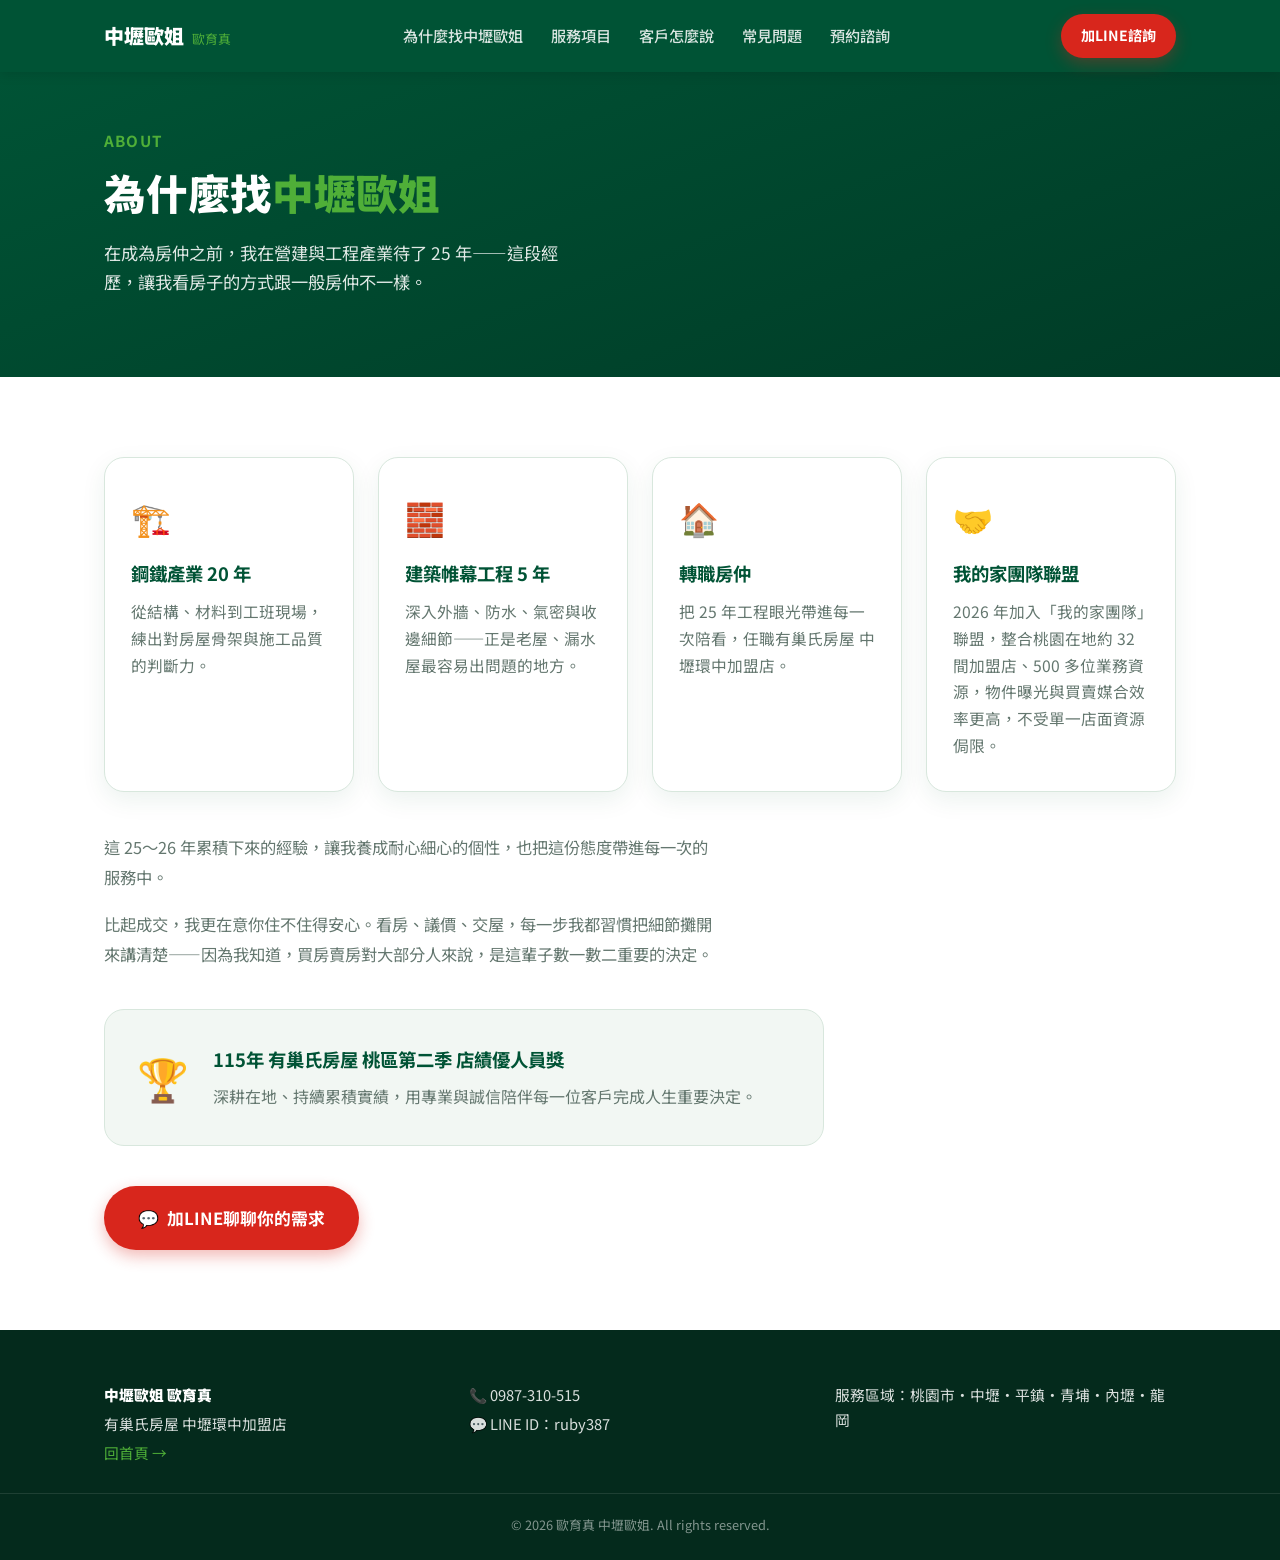
==== about.html @ dbd77b2e "V1改版：修正SEO關鍵bug、加手機導覽、首頁重新設計、新增為什麼找中壢歐姐頁 - 修正canonical/OG/schema網址（原本指向不存在的假網域） - 圖片壓縮優化（1045x1567原圖" ====
<!DOCTYPE html>
<html lang="zh-Hant-TW">
<head>
<meta charset="UTF-8">
<meta name="viewport" content="width=device-width, initial-scale=1.0">
<title>為什麼找中壢歐姐｜25年工程背景的陪伴型房仲｜歐育真</title>
<meta name="description" content="中壢歐姐歐育真，進入房仲業前有25年鋼鐵產業與建築帷幕工程經驗。看屋更懂結構安全、漏水、白蟻風險，陪你把安心做到成交之後。">
<meta name="author" content="歐育真">
<link rel="canonical" href="https://sataco0515.github.io/ouyuzhen-realty/about.html">

<meta property="og:type" content="article">
<meta property="og:locale" content="zh_TW">
<meta property="og:site_name" content="中壢歐姐 歐育真">
<meta property="og:title" content="為什麼找中壢歐姐｜25年工程背景的陪伴型房仲">
<meta property="og:description" content="進入房仲業前有25年鋼鐵產業與建築帷幕工程經驗。看屋更懂結構安全、漏水、白蟻風險。">
<meta property="og:image" content="https://sataco0515.github.io/ouyuzhen-realty/assets/img/profile-photo-web.jpg">
<meta property="og:url" content="https://sataco0515.github.io/ouyuzhen-realty/about.html">

<meta name="twitter:card" content="summary_large_image">
<meta name="twitter:title" content="為什麼找中壢歐姐｜25年工程背景的陪伴型房仲">
<meta name="twitter:image" content="https://sataco0515.github.io/ouyuzhen-realty/assets/img/profile-photo-web.jpg">

<link rel="icon" href="assets/img/favicon.svg" type="image/svg+xml">
<link rel="preconnect" href="https://fonts.googleapis.com">
<link rel="preconnect" href="https://fonts.gstatic.com" crossorigin>
<link href="https://fonts.googleapis.com/css2?family=Noto+Sans+TC:wght@400;500;700;900&display=swap" rel="stylesheet">
<link rel="stylesheet" href="assets/css/style.css">
</head>
<body>

<a href="#main" class="skip-link">跳到主要內容</a>

<header class="site-header">
  <div class="container header-inner">
    <a href="index.html#top" class="brand">中壢歐姐<span class="brand-sub">歐育真</span></a>
    <nav class="site-nav" id="site-nav" aria-label="主要導覽">
      <a href="about.html">為什麼找中壢歐姐</a>
      <a href="index.html#services">服務項目</a>
      <a href="index.html#testimonials">客戶怎麼說</a>
      <a href="index.html#faq">常見問題</a>
      <a href="index.html#booking">預約諮詢</a>
    </nav>
    <div class="header-actions">
      <a class="btn btn-accent btn-sm header-cta" href="https://line.me/ti/p/~ruby387" target="_blank" rel="noopener">加LINE諮詢</a>
      <button class="nav-toggle" id="nav-toggle" aria-label="開啟選單" aria-expanded="false" aria-controls="site-nav">
        <span></span><span></span><span></span>
      </button>
    </div>
  </div>
</header>

<main id="main">

  <!-- Page hero -->
  <section class="hero" style="padding: 56px 0 48px;">
    <div class="container">
      <p class="eyebrow">ABOUT</p>
      <h1 style="font-size: clamp(1.8rem, 4vw, 2.6rem);">為什麼找<span class="accent-text">中壢歐姐</span></h1>
      <p class="hero-lede">在成為房仲之前，我在營建與工程產業待了 25 年——這段經歷，讓我看房子的方式跟一般房仲不一樣。</p>
    </div>
  </section>

  <!-- 完整背景故事 -->
  <section class="section" id="story">
    <div class="container">
      <div class="service-grid about-grid">
        <article class="service-card">
          <div class="service-icon">🏗️</div>
          <h3>鋼鐵產業 20 年</h3>
          <p>從結構、材料到工班現場，練出對房屋骨架與施工品質的判斷力。</p>
        </article>
        <article class="service-card">
          <div class="service-icon">🧱</div>
          <h3>建築帷幕工程 5 年</h3>
          <p>深入外牆、防水、氣密與收邊細節——正是老屋、漏水屋最容易出問題的地方。</p>
        </article>
        <article class="service-card">
          <div class="service-icon">🏠</div>
          <h3>轉職房仲</h3>
          <p>把 25 年工程眼光帶進每一次陪看，任職有巢氏房屋 中壢環中加盟店。</p>
        </article>
        <article class="service-card">
          <div class="service-icon">🤝</div>
          <h3>我的家團隊聯盟</h3>
          <p>2026 年加入「我的家團隊」聯盟，整合桃園在地約 32 間加盟店、500 多位業務資源，物件曝光與買賣媒合效率更高，不受單一店面資源侷限。</p>
        </article>
      </div>

      <div class="about-story">
        <p>這 25～26 年累積下來的經驗，讓我養成耐心細心的個性，也把這份態度帶進每一次的服務中。</p>
        <p>比起成交，我更在意你住不住得安心。看房、議價、交屋，每一步我都習慣把細節攤開來講清楚——因為我知道，買房賣房對大部分人來說，是這輩子數一數二重要的決定。</p>
      </div>

      <div class="award-card" style="margin-top: 40px; background: var(--uch-bg-soft); border-color: var(--uch-border);">
        <div class="award-badge" aria-hidden="true">🏆</div>
        <div>
          <p class="award-title" style="color: var(--uch-primary);">115年 有巢氏房屋 桃區第二季 店績優人員獎</p>
          <p class="award-desc" style="color: var(--uch-text-muted);">深耕在地、持續累積實績，用專業與誠信陪伴每一位客戶完成人生重要決定。</p>
        </div>
      </div>

      <div style="margin-top: 40px;">
        <a class="btn btn-accent btn-lg" href="https://line.me/ti/p/~ruby387" target="_blank" rel="noopener">
          <span aria-hidden="true">💬</span> 加LINE聊聊你的需求
        </a>
      </div>
    </div>
  </section>

</main>

<footer class="site-footer">
  <div class="container footer-inner">
    <div>
      <p class="footer-brand">中壢歐姐 歐育真</p>
      <p>有巢氏房屋 中壢環中加盟店</p>
      <p><a href="index.html#top">回首頁 →</a></p>
    </div>
    <div>
      <p>📞 0987-310-515</p>
      <p>💬 LINE ID：ruby387</p>
    </div>
    <div>
      <p>服務區域：桃園市・中壢・平鎮・青埔・內壢・龍岡</p>
    </div>
  </div>
  <p class="footer-copy">&copy; 2026 歐育真 中壢歐姐. All rights reserved.</p>
</footer>

<script src="assets/js/main.js"></script>
</body>
</html>
---- assets/css/style.css ----
:root {
  --uch-primary: #005335;
  --uch-secondary: #4FAF38;
  --uch-accent: #D8261C;
  --uch-white: #FFFFFF;

  --uch-bg-soft: #F2F7F3;
  --uch-border: #D8E7DD;
  --uch-text: #173D30;
  --uch-text-muted: #64776F;

  --radius-lg: 20px;
  --radius-md: 14px;
  --radius-sm: 10px;
  --shadow-card: 0 8px 24px rgba(0, 83, 53, 0.08);
  --header-h: 72px;
}

* { box-sizing: border-box; }

html { scroll-behavior: smooth; scroll-padding-top: var(--header-h); }

body {
  margin: 0;
  font-family: "Noto Sans TC", "Microsoft JhengHei UI", sans-serif;
  color: var(--uch-text);
  background: var(--uch-white);
  line-height: 1.7;
  -webkit-font-smoothing: antialiased;
}

img { max-width: 100%; display: block; }

.container {
  width: 100%;
  max-width: 1120px;
  margin: 0 auto;
  padding: 0 24px;
}

.skip-link {
  position: absolute;
  left: -9999px;
  top: 0;
  background: var(--uch-white);
  color: var(--uch-primary);
  padding: 12px 20px;
  border-radius: var(--radius-sm);
  z-index: 200;
}
.skip-link:focus { left: 16px; top: 16px; }

/* Header */
.site-header {
  position: sticky;
  top: 0;
  z-index: 100;
  height: var(--header-h);
  background: var(--uch-primary);
  display: flex;
  align-items: center;
  box-shadow: 0 2px 12px rgba(0,0,0,0.12);
}
.header-inner {
  display: flex;
  align-items: center;
  justify-content: space-between;
  gap: 16px;
}
.brand {
  color: var(--uch-white);
  font-weight: 900;
  font-size: 1.25rem;
  text-decoration: none;
  display: flex;
  align-items: baseline;
  gap: 8px;
  white-space: nowrap;
}
.brand-sub {
  font-size: 0.8rem;
  font-weight: 400;
  color: var(--uch-secondary);
}
.site-nav {
  display: flex;
  gap: 28px;
  flex: 1;
  justify-content: center;
}
.site-nav a {
  color: rgba(255,255,255,0.85);
  text-decoration: none;
  font-size: 0.95rem;
  font-weight: 500;
  transition: color .2s;
}
.site-nav a:hover { color: var(--uch-secondary); }

.header-actions {
  display: flex;
  align-items: center;
  gap: 12px;
  flex-shrink: 0;
}
.nav-toggle {
  display: none;
  flex-direction: column;
  justify-content: center;
  gap: 5px;
  width: 36px;
  height: 36px;
  padding: 0;
  background: transparent;
  border: none;
  cursor: pointer;
}
.nav-toggle span {
  display: block;
  width: 100%;
  height: 2px;
  background: var(--uch-white);
  border-radius: 2px;
  transition: transform .2s ease, opacity .2s ease;
}
.nav-toggle[aria-expanded="true"] span:nth-child(1) { transform: translateY(7px) rotate(45deg); }
.nav-toggle[aria-expanded="true"] span:nth-child(2) { opacity: 0; }
.nav-toggle[aria-expanded="true"] span:nth-child(3) { transform: translateY(-7px) rotate(-45deg); }

/* Buttons */
.btn {
  display: inline-flex;
  align-items: center;
  justify-content: center;
  gap: 8px;
  padding: 12px 24px;
  border-radius: 999px;
  font-weight: 700;
  font-size: 0.98rem;
  text-decoration: none;
  border: 2px solid transparent;
  cursor: pointer;
  transition: transform .15s ease, box-shadow .15s ease, opacity .15s ease;
  white-space: nowrap;
}
.btn:hover { transform: translateY(-2px); }
.btn-sm { padding: 8px 18px; font-size: 0.88rem; }
.btn-lg { padding: 16px 32px; font-size: 1.05rem; }
.btn-full { width: 100%; }

.btn-accent {
  background: var(--uch-accent);
  color: var(--uch-white);
  box-shadow: 0 6px 16px rgba(216,38,28,0.32);
}
.btn-accent:hover { box-shadow: 0 10px 22px rgba(216,38,28,0.4); }

.btn-outline {
  background: transparent;
  color: var(--uch-primary);
  border-color: var(--uch-primary);
}
.btn-outline:hover { background: var(--uch-bg-soft); }

.btn-outline-invert {
  background: transparent;
  color: var(--uch-white);
  border-color: rgba(255,255,255,0.6);
}
.btn-outline-invert:hover { background: rgba(255,255,255,0.12); }

.header-cta { flex-shrink: 0; }

/* Hero */
.hero {
  background: linear-gradient(160deg, var(--uch-primary) 0%, #003b26 100%);
  color: var(--uch-white);
  padding: 72px 0 64px;
}
.hero-inner {
  display: grid;
  grid-template-columns: 1.15fr 0.85fr;
  gap: 48px;
  align-items: center;
}
.eyebrow {
  color: var(--uch-secondary);
  font-weight: 700;
  letter-spacing: 0.08em;
  margin: 0 0 12px;
  font-size: 0.95rem;
}
.hero h1 {
  font-size: clamp(2.2rem, 4.5vw, 3.4rem);
  line-height: 1.25;
  margin: 0 0 20px;
  font-weight: 900;
}
.accent-text { color: var(--uch-secondary); }
.hero-lede {
  font-size: 1.08rem;
  color: rgba(255,255,255,0.88);
  max-width: 46ch;
  margin: 0 0 32px;
}
.hero-cta {
  display: flex;
  gap: 16px;
  flex-wrap: wrap;
  margin-bottom: 32px;
}
.hero-tags {
  list-style: none;
  display: flex;
  flex-wrap: wrap;
  gap: 10px;
  padding: 0;
  margin: 0;
}
.hero-tags li {
  background: rgba(255,255,255,0.1);
  border: 1px solid rgba(255,255,255,0.22);
  padding: 6px 16px;
  border-radius: 999px;
  font-size: 0.88rem;
}
.hero-photo {
  justify-self: center;
}
.hero-photo img {
  width: 100%;
  max-width: 380px;
  aspect-ratio: 1 / 1;
  object-fit: cover;
  object-position: top center;
  border-radius: 50%;
  border: 6px solid rgba(255,255,255,0.18);
  box-shadow: 0 20px 50px rgba(0,0,0,0.35);
}

/* Sections */
.section { padding: 80px 0; }
.section-eyebrow {
  color: var(--uch-secondary);
  font-weight: 700;
  letter-spacing: 0.08em;
  font-size: 0.9rem;
  margin: 0 0 10px;
}
.section-eyebrow-invert { color: var(--uch-secondary); }
.section h2 {
  font-size: clamp(1.6rem, 3vw, 2.2rem);
  margin: 0 0 16px;
  color: var(--uch-primary);
}
.section h2.invert { color: var(--uch-white); }
.section-lede {
  color: var(--uch-text-muted);
  max-width: 60ch;
  margin: 0 0 40px;
  font-size: 1.02rem;
}

/* Service area */
.area-grid {
  display: grid;
  grid-template-columns: repeat(auto-fit, minmax(140px, 1fr));
  gap: 16px;
}
.area-card {
  background: var(--uch-bg-soft);
  border: 1px solid var(--uch-border);
  border-radius: var(--radius-md);
  padding: 22px 16px;
  text-align: center;
  font-weight: 700;
  color: var(--uch-primary);
  display: flex;
  flex-direction: column;
  align-items: center;
  gap: 8px;
  transition: transform .15s ease, box-shadow .15s ease;
}
.area-card:hover { transform: translateY(-4px); box-shadow: var(--shadow-card); }
.area-icon { font-size: 1.4rem; }

/* Achievements */
.section-dark {
  background: var(--uch-primary);
  color: var(--uch-white);
}
.award-card {
  background: rgba(255,255,255,0.06);
  border: 1px solid rgba(255,255,255,0.16);
  border-radius: var(--radius-lg);
  padding: 32px;
  display: flex;
  align-items: center;
  gap: 24px;
  max-width: 720px;
}
.award-badge {
  font-size: 2.6rem;
  flex-shrink: 0;
}
.award-title {
  font-size: 1.15rem;
  font-weight: 700;
  margin: 0 0 8px;
  color: var(--uch-secondary);
}
.award-desc {
  margin: 0;
  color: rgba(255,255,255,0.82);
}

/* Services */
.service-grid {
  display: grid;
  grid-template-columns: repeat(auto-fit, minmax(240px, 1fr));
  gap: 24px;
}
.service-card {
  background: var(--uch-white);
  border: 1px solid var(--uch-border);
  border-radius: var(--radius-lg);
  padding: 32px 26px;
  box-shadow: var(--shadow-card);
  transition: transform .15s ease;
}
.service-card:hover { transform: translateY(-4px); }
.service-icon {
  font-size: 2rem;
  margin-bottom: 14px;
}
.service-card h3 {
  color: var(--uch-primary);
  margin: 0 0 10px;
  font-size: 1.15rem;
}
.service-card p {
  color: var(--uch-text-muted);
  margin: 0;
  font-size: 0.98rem;
}

/* About */
.about-grid { margin-bottom: 40px; }
.about-story p {
  color: var(--uch-text-muted);
  max-width: 68ch;
  margin: 0 0 16px;
  font-size: 1.02rem;
  line-height: 1.85;
}
.about-story p:last-child { margin-bottom: 0; }

/* Booking */
.section-booking { background: var(--uch-bg-soft); }
.booking-grid {
  display: grid;
  grid-template-columns: 0.9fr 1.1fr;
  gap: 40px;
  align-items: start;
}
.booking-direct {
  display: flex;
  flex-direction: column;
  gap: 16px;
}
.qr-card {
  background: var(--uch-white);
  border: 1px solid var(--uch-border);
  border-radius: var(--radius-lg);
  box-shadow: var(--shadow-card);
  padding: 20px;
  text-align: center;
  display: flex;
  flex-direction: column;
  align-items: center;
  gap: 10px;
  margin-top: 8px;
}
.qr-card img {
  width: 160px;
  height: 160px;
  border-radius: var(--radius-sm);
}
.qr-card p {
  margin: 0;
  color: var(--uch-primary);
  font-weight: 700;
  font-size: 0.92rem;
}
.booking-form {
  background: var(--uch-white);
  border: 1px solid var(--uch-border);
  border-radius: var(--radius-lg);
  padding: 28px;
  box-shadow: var(--shadow-card);
  display: flex;
  flex-direction: column;
  gap: 16px;
}
.form-row {
  display: flex;
  flex-direction: column;
  gap: 6px;
}
.form-row label {
  font-weight: 700;
  font-size: 0.92rem;
  color: var(--uch-primary);
}
.form-row input,
.form-row select,
.form-row textarea {
  border: 1px solid var(--uch-border);
  border-radius: var(--radius-sm);
  padding: 12px 14px;
  font-family: inherit;
  font-size: 0.96rem;
  color: var(--uch-text);
  background: var(--uch-bg-soft);
  resize: vertical;
}
.form-row input:focus,
.form-row select:focus,
.form-row textarea:focus {
  outline: 2px solid var(--uch-secondary);
  outline-offset: 1px;
}
.form-hint {
  margin: 0;
  color: var(--uch-secondary);
  font-weight: 700;
  font-size: 0.92rem;
}

/* Footer */
.site-footer {
  background: #042a1c;
  color: rgba(255,255,255,0.85);
  padding: 48px 0 24px;
}
.footer-inner {
  display: grid;
  grid-template-columns: repeat(auto-fit, minmax(200px, 1fr));
  gap: 24px;
  margin-bottom: 24px;
}
.footer-brand {
  color: var(--uch-white);
  font-weight: 900;
  font-size: 1.2rem;
  margin: 0 0 6px;
}
.footer-inner p { margin: 4px 0; font-size: 0.92rem; }
.footer-inner a { color: var(--uch-secondary); text-decoration: none; }
.footer-inner a:hover { text-decoration: underline; }
.footer-copy {
  text-align: center;
  font-size: 0.8rem;
  color: rgba(255,255,255,0.5);
  margin: 0;
  padding-top: 20px;
  border-top: 1px solid rgba(255,255,255,0.1);
}

/* Tagline strip */
.tagline-strip {
  background: var(--uch-secondary);
  color: var(--uch-primary);
  text-align: center;
  padding: 14px 24px;
  font-weight: 700;
  font-size: 1.05rem;
}
.accent-text-light { color: var(--uch-white); }

/* Audience cards */
.audience-grid {
  display: grid;
  grid-template-columns: repeat(auto-fit, minmax(260px, 1fr));
  gap: 24px;
}
.audience-card {
  background: var(--uch-white);
  border: 1px solid var(--uch-border);
  border-radius: var(--radius-lg);
  padding: 32px 26px;
  box-shadow: var(--shadow-card);
  display: flex;
  flex-direction: column;
}
.audience-icon { font-size: 2rem; margin-bottom: 14px; }
.audience-card h3 {
  color: var(--uch-primary);
  margin: 0 0 10px;
  font-size: 1.15rem;
}
.audience-card p {
  color: var(--uch-text-muted);
  margin: 0 0 18px;
  font-size: 0.98rem;
  flex-grow: 1;
}
.audience-link {
  color: var(--uch-accent);
  font-weight: 700;
  text-decoration: none;
  font-size: 0.95rem;
}
.audience-link:hover { text-decoration: underline; }

/* Trust (condensed) */
.trust-grid {
  display: grid;
  grid-template-columns: repeat(auto-fit, minmax(220px, 1fr));
  gap: 24px;
  margin-bottom: 28px;
}
.trust-item {
  background: rgba(255,255,255,0.06);
  border: 1px solid rgba(255,255,255,0.16);
  border-radius: var(--radius-md);
  padding: 24px 20px;
  text-align: center;
}
.trust-icon { font-size: 1.8rem; margin-bottom: 12px; }
.trust-item p { margin: 0; color: rgba(255,255,255,0.88); font-size: 0.96rem; }
.link-more {
  color: var(--uch-secondary);
  font-weight: 700;
  text-decoration: none;
}
.link-more:hover { text-decoration: underline; }

/* Testimonials */
.section-testimonials { background: var(--uch-bg-soft); }
.testimonial-card {
  background: var(--uch-white);
  border: 1px solid var(--uch-border);
  border-left: 4px solid var(--uch-secondary);
  border-radius: var(--radius-lg);
  padding: 32px;
  box-shadow: var(--shadow-card);
  max-width: 720px;
}
.testimonial-quote {
  font-size: 1.08rem;
  color: var(--uch-text);
  margin: 0 0 14px;
  line-height: 1.9;
}
.testimonial-attr {
  margin: 0;
  color: var(--uch-text-muted);
  font-size: 0.9rem;
  font-weight: 700;
}

/* FAQ */
.faq-list {
  display: flex;
  flex-direction: column;
  gap: 12px;
  max-width: 780px;
}
.faq-item {
  background: var(--uch-bg-soft);
  border: 1px solid var(--uch-border);
  border-radius: var(--radius-md);
  padding: 18px 22px;
}
.faq-item summary {
  cursor: pointer;
  font-weight: 700;
  color: var(--uch-primary);
  list-style: none;
  position: relative;
  padding-right: 28px;
}
.faq-item summary::-webkit-details-marker { display: none; }
.faq-item summary::after {
  content: "+";
  position: absolute;
  right: 0;
  top: 0;
  font-size: 1.2rem;
  color: var(--uch-accent);
}
.faq-item[open] summary::after { content: "−"; }
.faq-item p {
  margin: 14px 0 0;
  color: var(--uch-text-muted);
}

/* Responsive */
@media (max-width: 860px) {
  .nav-toggle { display: flex; }
  .site-nav {
    display: none;
    position: absolute;
    top: var(--header-h);
    left: 0;
    right: 0;
    background: var(--uch-primary);
    flex-direction: column;
    gap: 0;
    padding: 8px 0 16px;
    box-shadow: 0 12px 20px rgba(0,0,0,0.18);
  }
  .site-nav.is-open { display: flex; }
  .site-nav a {
    padding: 14px 24px;
    border-top: 1px solid rgba(255,255,255,0.1);
  }
  .hero-inner { grid-template-columns: 1fr; text-align: center; }
  .hero-lede { margin-left: auto; margin-right: auto; }
  .hero-cta, .hero-tags { justify-content: center; }
  .hero-photo { order: -1; }
  .hero-photo img { max-width: 260px; }
  .booking-grid { grid-template-columns: 1fr; }
  .award-card { flex-direction: column; text-align: center; }
}

@media (max-width: 480px) {
  .section { padding: 56px 0; }
  .btn-lg { width: 100%; }
}
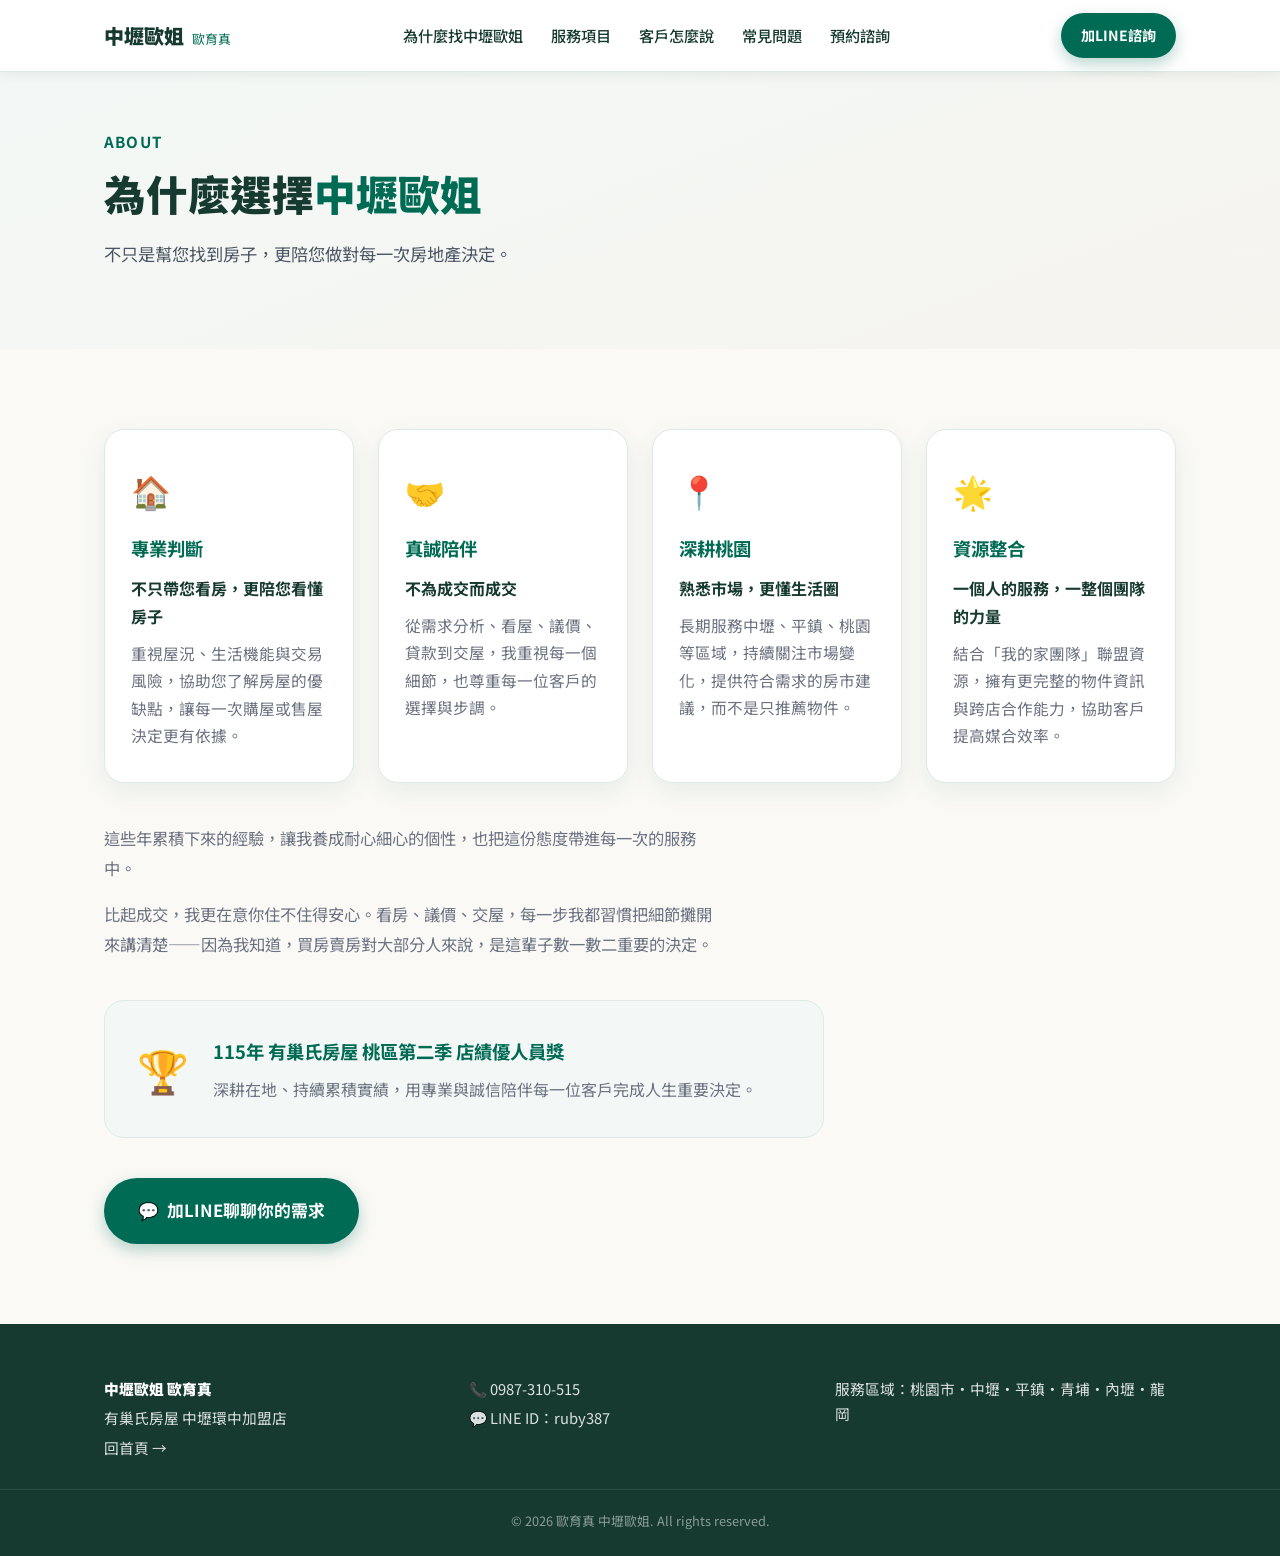
==== commit 2fee5e9e: "局部優化：重新定位個人經歷區塊＋全站配色改為暖色調 一、為什麼找中壢歐姐（about.html）4張卡片重寫： - 標題改為「為什麼選擇中壢歐姐」，副標「不只是幫您找到房子，更陪您做對每一次房地產決定" ====
--- a/about.html
+++ b/about.html
@@ -55,8 +55,8 @@
   <section class="hero" style="padding: 56px 0 48px;">
     <div class="container">
       <p class="eyebrow">ABOUT</p>
-      <h1 style="font-size: clamp(1.8rem, 4vw, 2.6rem);">為什麼找<span class="accent-text">中壢歐姐</span></h1>
-      <p class="hero-lede">在成為房仲之前，我在營建與工程產業待了 25 年——這段經歷，讓我看房子的方式跟一般房仲不一樣。</p>
+      <h1 style="font-size: clamp(1.8rem, 4vw, 2.6rem);">為什麼選擇<span class="accent-text">中壢歐姐</span></h1>
+      <p class="hero-lede">不只是幫您找到房子，更陪您做對每一次房地產決定。</p>
     </div>
   </section>
 
@@ -65,29 +65,33 @@
     <div class="container">
       <div class="service-grid about-grid">
         <article class="service-card">
-          <div class="service-icon">🏗️</div>
-          <h3>鋼鐵產業 20 年</h3>
-          <p>從結構、材料到工班現場，練出對房屋骨架與施工品質的判斷力。</p>
-        </article>
-        <article class="service-card">
-          <div class="service-icon">🧱</div>
-          <h3>建築帷幕工程 5 年</h3>
-          <p>深入外牆、防水、氣密與收邊細節——正是老屋、漏水屋最容易出問題的地方。</p>
-        </article>
-        <article class="service-card">
           <div class="service-icon">🏠</div>
-          <h3>轉職房仲</h3>
-          <p>把 25 年工程眼光帶進每一次陪看，任職有巢氏房屋 中壢環中加盟店。</p>
+          <h3>專業判斷</h3>
+          <p class="card-highlight">不只帶您看房，更陪您看懂房子</p>
+          <p>重視屋況、生活機能與交易風險，協助您了解房屋的優缺點，讓每一次購屋或售屋決定更有依據。</p>
         </article>
         <article class="service-card">
           <div class="service-icon">🤝</div>
-          <h3>我的家團隊聯盟</h3>
-          <p>2026 年加入「我的家團隊」聯盟，整合桃園在地約 32 間加盟店、500 多位業務資源，物件曝光與買賣媒合效率更高，不受單一店面資源侷限。</p>
+          <h3>真誠陪伴</h3>
+          <p class="card-highlight">不為成交而成交</p>
+          <p>從需求分析、看屋、議價、貸款到交屋，我重視每一個細節，也尊重每一位客戶的選擇與步調。</p>
+        </article>
+        <article class="service-card">
+          <div class="service-icon">📍</div>
+          <h3>深耕桃園</h3>
+          <p class="card-highlight">熟悉市場，更懂生活圈</p>
+          <p>長期服務中壢、平鎮、桃園等區域，持續關注市場變化，提供符合需求的房市建議，而不是只推薦物件。</p>
+        </article>
+        <article class="service-card">
+          <div class="service-icon">🌟</div>
+          <h3>資源整合</h3>
+          <p class="card-highlight">一個人的服務，一整個團隊的力量</p>
+          <p>結合「我的家團隊」聯盟資源，擁有更完整的物件資訊與跨店合作能力，協助客戶提高媒合效率。</p>
         </article>
       </div>
 
       <div class="about-story">
-        <p>這 25～26 年累積下來的經驗，讓我養成耐心細心的個性，也把這份態度帶進每一次的服務中。</p>
+        <p>這些年累積下來的經驗，讓我養成耐心細心的個性，也把這份態度帶進每一次的服務中。</p>
         <p>比起成交，我更在意你住不住得安心。看房、議價、交屋，每一步我都習慣把細節攤開來講清楚——因為我知道，買房賣房對大部分人來說，是這輩子數一數二重要的決定。</p>
       </div>
 
--- a/assets/css/style.css
+++ b/assets/css/style.css
@@ -1,13 +1,30 @@
 :root {
-  --uch-primary: #005335;
-  --uch-secondary: #4FAF38;
-  --uch-accent: #D8261C;
-  --uch-white: #FFFFFF;
-
-  --uch-bg-soft: #F2F7F3;
-  --uch-border: #D8E7DD;
-  --uch-text: #173D30;
-  --uch-text-muted: #64776F;
+  /* ---- Design System：品牌暖色調色盤 ---- */
+  --color-bg-main: #FAF9F6;
+  --color-bg-white: #FFFFFF;
+  --color-bg-soft: #F6F4EF;
+  --color-bg-green-soft: #F3F8F6;
+
+  --color-brand: #006B54;
+  --color-brand-dark: #005544;
+  --color-heading: #163A2F;
+
+  --color-text: #4B5563;
+  --color-text-muted: #6B7280;
+
+  --color-border: #DDEAE5;
+  --color-accent: #C58C2B;
+
+  /* ---- 既有元件沿用別名（避免大改元件CSS，統一指向新色盤） ---- */
+  --uch-primary: var(--color-brand);
+  --uch-secondary: var(--color-brand);
+  --uch-accent: var(--color-brand);
+  --uch-white: var(--color-bg-white);
+
+  --uch-bg-soft: var(--color-bg-green-soft);
+  --uch-border: var(--color-border);
+  --uch-text: var(--color-text);
+  --uch-text-muted: var(--color-text-muted);
 
   --radius-lg: 20px;
   --radius-md: 14px;
@@ -23,9 +40,9 @@
 body {
   margin: 0;
   font-family: "Noto Sans TC", "Microsoft JhengHei UI", sans-serif;
-  color: var(--uch-text);
-  background: var(--uch-white);
-  line-height: 1.7;
+  color: var(--color-text);
+  background: var(--color-bg-main);
+  line-height: 1.75;
   -webkit-font-smoothing: antialiased;
 }
 
@@ -56,10 +73,11 @@
   top: 0;
   z-index: 100;
   height: var(--header-h);
-  background: var(--uch-primary);
-  display: flex;
-  align-items: center;
-  box-shadow: 0 2px 12px rgba(0,0,0,0.12);
+  background: var(--color-bg-white);
+  display: flex;
+  align-items: center;
+  box-shadow: 0 2px 12px rgba(22, 58, 47, 0.08);
+  border-bottom: 1px solid var(--color-border);
 }
 .header-inner {
   display: flex;
@@ -68,7 +86,7 @@
   gap: 16px;
 }
 .brand {
-  color: var(--uch-white);
+  color: var(--color-heading);
   font-weight: 900;
   font-size: 1.25rem;
   text-decoration: none;
@@ -80,7 +98,7 @@
 .brand-sub {
   font-size: 0.8rem;
   font-weight: 400;
-  color: var(--uch-secondary);
+  color: var(--color-brand);
 }
 .site-nav {
   display: flex;
@@ -89,13 +107,13 @@
   justify-content: center;
 }
 .site-nav a {
-  color: rgba(255,255,255,0.85);
+  color: var(--color-heading);
   text-decoration: none;
   font-size: 0.95rem;
   font-weight: 500;
   transition: color .2s;
 }
-.site-nav a:hover { color: var(--uch-secondary); }
+.site-nav a:hover { color: var(--color-brand); }
 
 .header-actions {
   display: flex;
@@ -119,7 +137,7 @@
   display: block;
   width: 100%;
   height: 2px;
-  background: var(--uch-white);
+  background: var(--color-heading);
   border-radius: 2px;
   transition: transform .2s ease, opacity .2s ease;
 }
@@ -149,32 +167,35 @@
 .btn-full { width: 100%; }
 
 .btn-accent {
-  background: var(--uch-accent);
-  color: var(--uch-white);
-  box-shadow: 0 6px 16px rgba(216,38,28,0.32);
-}
-.btn-accent:hover { box-shadow: 0 10px 22px rgba(216,38,28,0.4); }
+  background: var(--color-brand);
+  color: var(--color-bg-white);
+  box-shadow: 0 6px 16px rgba(0,107,84,0.28);
+}
+.btn-accent:hover {
+  background: var(--color-brand-dark);
+  box-shadow: 0 10px 22px rgba(0,107,84,0.36);
+}
 
 .btn-outline {
   background: transparent;
-  color: var(--uch-primary);
-  border-color: var(--uch-primary);
-}
-.btn-outline:hover { background: var(--uch-bg-soft); }
+  color: var(--color-brand);
+  border-color: var(--color-brand);
+}
+.btn-outline:hover { background: var(--color-bg-green-soft); }
 
 .btn-outline-invert {
   background: transparent;
-  color: var(--uch-white);
-  border-color: rgba(255,255,255,0.6);
-}
-.btn-outline-invert:hover { background: rgba(255,255,255,0.12); }
+  color: var(--color-brand);
+  border-color: var(--color-brand);
+}
+.btn-outline-invert:hover { background: var(--color-bg-green-soft); }
 
 .header-cta { flex-shrink: 0; }
 
 /* Hero */
 .hero {
-  background: linear-gradient(160deg, var(--uch-primary) 0%, #003b26 100%);
-  color: var(--uch-white);
+  background: linear-gradient(160deg, var(--color-bg-green-soft) 0%, var(--color-bg-soft) 100%);
+  color: var(--color-heading);
   padding: 72px 0 64px;
 }
 .hero-inner {
@@ -184,7 +205,7 @@
   align-items: center;
 }
 .eyebrow {
-  color: var(--uch-secondary);
+  color: var(--color-brand);
   font-weight: 700;
   letter-spacing: 0.08em;
   margin: 0 0 12px;
@@ -195,11 +216,12 @@
   line-height: 1.25;
   margin: 0 0 20px;
   font-weight: 900;
-}
-.accent-text { color: var(--uch-secondary); }
+  color: var(--color-heading);
+}
+.accent-text { color: var(--color-brand); }
 .hero-lede {
   font-size: 1.08rem;
-  color: rgba(255,255,255,0.88);
+  color: var(--color-text);
   max-width: 46ch;
   margin: 0 0 32px;
 }
@@ -218,8 +240,10 @@
   margin: 0;
 }
 .hero-tags li {
-  background: rgba(255,255,255,0.1);
-  border: 1px solid rgba(255,255,255,0.22);
+  background: var(--color-bg-white);
+  border: 1px solid var(--color-border);
+  color: var(--color-heading);
+  font-weight: 600;
   padding: 6px 16px;
   border-radius: 999px;
   font-size: 0.88rem;
@@ -234,31 +258,44 @@
   object-fit: cover;
   object-position: top center;
   border-radius: 50%;
-  border: 6px solid rgba(255,255,255,0.18);
-  box-shadow: 0 20px 50px rgba(0,0,0,0.35);
+  border: 6px solid var(--color-bg-white);
+  box-shadow: 0 20px 44px rgba(22, 58, 47, 0.16);
 }
 
 /* Sections */
 .section { padding: 80px 0; }
 .section-eyebrow {
-  color: var(--uch-secondary);
+  color: var(--color-brand);
   font-weight: 700;
   letter-spacing: 0.08em;
   font-size: 0.9rem;
   margin: 0 0 10px;
 }
-.section-eyebrow-invert { color: var(--uch-secondary); }
+.section-eyebrow-invert { color: var(--color-brand); }
 .section h2 {
   font-size: clamp(1.6rem, 3vw, 2.2rem);
   margin: 0 0 16px;
-  color: var(--uch-primary);
-}
-.section h2.invert { color: var(--uch-white); }
+  color: var(--color-heading);
+}
+.section h2.invert { color: var(--color-heading); }
 .section-lede {
-  color: var(--uch-text-muted);
+  color: var(--color-text);
   max-width: 60ch;
   margin: 0 0 40px;
   font-size: 1.02rem;
+}
+.section-subhead {
+  color: var(--color-heading);
+  font-weight: 700;
+  font-size: 1.15rem;
+  margin: 0 0 12px;
+}
+.section-closing {
+  margin: 40px 0 0;
+  color: var(--color-brand);
+  font-weight: 700;
+  font-style: italic;
+  text-align: center;
 }
 
 /* Service area */
@@ -286,12 +323,12 @@
 
 /* Achievements */
 .section-dark {
-  background: var(--uch-primary);
-  color: var(--uch-white);
+  background: var(--color-bg-green-soft);
+  color: var(--color-heading);
 }
 .award-card {
-  background: rgba(255,255,255,0.06);
-  border: 1px solid rgba(255,255,255,0.16);
+  background: var(--color-bg-white);
+  border: 1px solid var(--color-border);
   border-radius: var(--radius-lg);
   padding: 32px;
   display: flex;
@@ -307,11 +344,11 @@
   font-size: 1.15rem;
   font-weight: 700;
   margin: 0 0 8px;
-  color: var(--uch-secondary);
+  color: var(--color-heading);
 }
 .award-desc {
   margin: 0;
-  color: rgba(255,255,255,0.82);
+  color: var(--color-text);
 }
 
 /* Services */
@@ -342,6 +379,22 @@
   color: var(--uch-text-muted);
   margin: 0;
   font-size: 0.98rem;
+}
+.service-card p.card-highlight {
+  color: var(--color-heading);
+  font-weight: 700;
+  font-size: 1rem;
+  margin: 0 0 10px;
+}
+.area-tags {
+  margin-top: 16px;
+  margin-bottom: 0;
+}
+.area-tags li {
+  background: var(--uch-bg-soft);
+  border-color: var(--uch-border);
+  color: var(--uch-primary);
+  font-weight: 700;
 }
 
 /* About */
@@ -356,7 +409,7 @@
 .about-story p:last-child { margin-bottom: 0; }
 
 /* Booking */
-.section-booking { background: var(--uch-bg-soft); }
+.section-booking { background: var(--color-bg-soft); }
 .booking-grid {
   display: grid;
   grid-template-columns: 0.9fr 1.1fr;
@@ -415,19 +468,19 @@
 .form-row input,
 .form-row select,
 .form-row textarea {
-  border: 1px solid var(--uch-border);
+  border: 1px solid var(--color-border);
   border-radius: var(--radius-sm);
   padding: 12px 14px;
   font-family: inherit;
   font-size: 0.96rem;
-  color: var(--uch-text);
-  background: var(--uch-bg-soft);
+  color: var(--color-text);
+  background: var(--color-bg-white);
   resize: vertical;
 }
 .form-row input:focus,
 .form-row select:focus,
 .form-row textarea:focus {
-  outline: 2px solid var(--uch-secondary);
+  outline: 2px solid var(--color-brand);
   outline-offset: 1px;
 }
 .form-hint {
@@ -439,7 +492,7 @@
 
 /* Footer */
 .site-footer {
-  background: #042a1c;
+  background: var(--color-heading);
   color: rgba(255,255,255,0.85);
   padding: 48px 0 24px;
 }
@@ -450,14 +503,14 @@
   margin-bottom: 24px;
 }
 .footer-brand {
-  color: var(--uch-white);
+  color: var(--color-bg-white);
   font-weight: 900;
   font-size: 1.2rem;
   margin: 0 0 6px;
 }
 .footer-inner p { margin: 4px 0; font-size: 0.92rem; }
-.footer-inner a { color: var(--uch-secondary); text-decoration: none; }
-.footer-inner a:hover { text-decoration: underline; }
+.footer-inner a { color: rgba(255,255,255,0.85); text-decoration: none; }
+.footer-inner a:hover { color: var(--color-bg-main); text-decoration: underline; }
 .footer-copy {
   text-align: center;
   font-size: 0.8rem;
@@ -469,14 +522,14 @@
 
 /* Tagline strip */
 .tagline-strip {
-  background: var(--uch-secondary);
-  color: var(--uch-primary);
+  background: var(--color-brand);
+  color: var(--color-bg-white);
   text-align: center;
   padding: 14px 24px;
   font-weight: 700;
   font-size: 1.05rem;
 }
-.accent-text-light { color: var(--uch-white); }
+.accent-text-light { color: var(--color-accent); }
 
 /* Audience cards */
 .audience-grid {
@@ -521,23 +574,23 @@
   margin-bottom: 28px;
 }
 .trust-item {
-  background: rgba(255,255,255,0.06);
-  border: 1px solid rgba(255,255,255,0.16);
+  background: var(--color-bg-white);
+  border: 1px solid var(--color-border);
   border-radius: var(--radius-md);
   padding: 24px 20px;
   text-align: center;
 }
 .trust-icon { font-size: 1.8rem; margin-bottom: 12px; }
-.trust-item p { margin: 0; color: rgba(255,255,255,0.88); font-size: 0.96rem; }
+.trust-item p { margin: 0; color: var(--color-text); font-size: 0.96rem; }
 .link-more {
-  color: var(--uch-secondary);
+  color: var(--color-brand);
   font-weight: 700;
   text-decoration: none;
 }
 .link-more:hover { text-decoration: underline; }
 
 /* Testimonials */
-.section-testimonials { background: var(--uch-bg-soft); }
+.section-testimonials { background: var(--color-bg-soft); }
 .testimonial-card {
   background: var(--uch-white);
   border: 1px solid var(--uch-border);
@@ -605,16 +658,17 @@
     top: var(--header-h);
     left: 0;
     right: 0;
-    background: var(--uch-primary);
+    background: var(--color-bg-white);
     flex-direction: column;
     gap: 0;
     padding: 8px 0 16px;
-    box-shadow: 0 12px 20px rgba(0,0,0,0.18);
+    box-shadow: 0 12px 20px rgba(22, 58, 47, 0.12);
+    border-bottom: 1px solid var(--color-border);
   }
   .site-nav.is-open { display: flex; }
   .site-nav a {
     padding: 14px 24px;
-    border-top: 1px solid rgba(255,255,255,0.1);
+    border-top: 1px solid var(--color-border);
   }
   .hero-inner { grid-template-columns: 1fr; text-align: center; }
   .hero-lede { margin-left: auto; margin-right: auto; }
